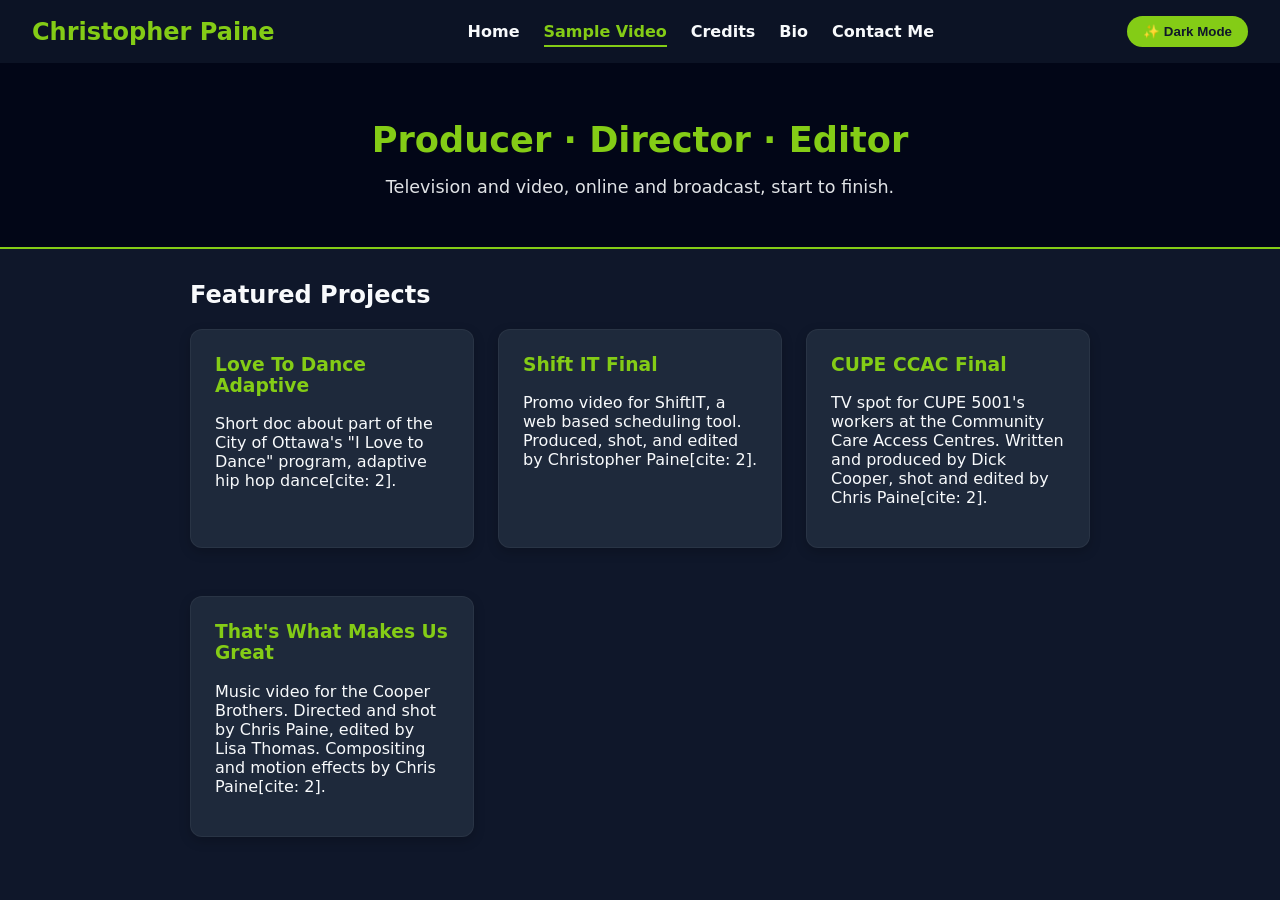
==== sample-video.html @ bc673dd6 "Add modernized multi-page layout and styling" ====
<!DOCTYPE html>
<html lang="en">
<head>
  <meta charset="UTF-8">
  <meta name="viewport" content="width=device-width, initial-scale=1.0">
  <title>Christopher Paine | Sample Video</title>
  <link rel="stylesheet" href="style.css">
</head>
<body>

  <header>
    <nav class="navbar">
      <div class="logo">Christopher Paine</div>
      <ul class="nav-links">
        <li><a href="index.html">Home</a></li>
        <li><a href="sample-video.html">Sample Video</a></li>
        <li><a href="credits.html">Credits</a></li>
        <li><a href="bio.html">Bio</a></li>
        <li><a href="contact.html">Contact Me</a></li>
      </ul>
      <button id="themeToggle">✨ Dark Mode</button>
    </nav>
    <div class="hero">
      <h1>Producer · Director · Editor</h1>
      <p>Television and video, online and broadcast, start to finish.</p>
    </div>
  </header>

  <main class="container">
    <h2>Featured Projects</h2>
    <div class="video-grid">
      <div class="card video-card">
        <h3>Love To Dance Adaptive</h3>
        <p>Short doc about part of the City of Ottawa's "I Love to Dance" program, adaptive hip hop dance[cite: 2].</p>
      </div>
      <div class="card video-card">
        <h3>Shift IT Final</h3>
        <p>Promo video for ShiftIT, a web based scheduling tool. Produced, shot, and edited by Christopher Paine[cite: 2].</p>
      </div>
      <div class="card video-card">
        <h3>CUPE CCAC Final</h3>
        <p>TV spot for CUPE 5001's workers at the Community Care Access Centres. Written and produced by Dick Cooper, shot and edited by Chris Paine[cite: 2].</p>
      </div>
      <div class="card video-card">
        <h3>That's What Makes Us Great</h3>
        <p>Music video for the Cooper Brothers. Directed and shot by Chris Paine, edited by Lisa Thomas. Compositing and motion effects by Chris Paine[cite: 2].</p>
      </div>
    </div>
  </main>

  <script src="script.js"></script>
</body>
</html>
---- style.css ----
:root {
  --bg-color: #0f172a;
  --card-bg: #1e293b;
  --text-color: #f8fafc;
  --accent-color: #84cc16; /* Fresh green accent matching original branding */
  --header-bg: #020617;
}

body.light-mode {
  --bg-color: #f1f5f9;
  --card-bg: #ffffff;
  --text-color: #0f172a;
  --accent-color: #65a30d;
  --header-bg: #e2e8f0;
}

body {
  background-color: var(--bg-color);
  color: var(--text-color);
  font-family: system-ui, -apple-system, BlinkMacSystemFont, "Segoe UI", Roboto, sans-serif;
  margin: 0;
  padding: 0;
  transition: background-color 0.3s, color 0.3s;
}

header {
  background-color: var(--header-bg);
  padding-bottom: 2rem;
  border-bottom: 2px solid var(--accent-color);
}

.navbar {
  display: flex;
  justify-content: space-between;
  align-items: center;
  padding: 1rem 2rem;
  background: rgba(15, 23, 42, 0.8);
  backdrop-filter: blur(8px);
}

.logo {
  font-size: 1.5rem;
  font-weight: bold;
  color: var(--accent-color);
}

.nav-links {
  display: flex;
  gap: 1.5rem;
  list-style: none;
  margin: 0;
  padding: 0;
}

.nav-links a {
  color: var(--text-color);
  text-decoration: none;
  font-weight: 600;
  padding-bottom: 4px;
  transition: color 0.2s, border-bottom 0.2s;
}

.nav-links a:hover {
  color: var(--accent-color);
}

#themeToggle {
  background-color: var(--accent-color);
  color: #0f172a;
  border: none;
  padding: 0.5rem 1rem;
  border-radius: 20px;
  font-weight: bold;
  cursor: pointer;
  transition: transform 0.2s;
}

#themeToggle:hover {
  transform: scale(1.05);
}

.hero {
  text-align: center;
  padding: 2rem 1rem 0 1rem;
}

.hero h1 {
  font-size: 2.2rem;
  color: var(--accent-color);
  margin-bottom: 0.5rem;
}

.hero p {
  font-size: 1.1rem;
  opacity: 0.9;
}

.container {
  max-width: 900px;
  margin: 2rem auto;
  padding: 0 1rem;
}

.card {
  background: var(--card-bg);
  border-radius: 12px;
  padding: 1.5rem;
  margin-bottom: 1.5rem;
  box-shadow: 0 4px 12px rgba(0, 0, 0, 0.2);
  border: 1px solid rgba(255, 255, 255, 0.05);
}

.card h2, .card h3 {
  color: var(--accent-color);
  margin-top: 0;
}

.subtitle {
  font-weight: bold;
  font-style: italic;
  opacity: 0.8;
}

.video-grid {
  display: grid;
  grid-template-columns: repeat(auto-fit, minmax(280px, 1fr));
  gap: 1.5rem;
}

.contact-card a {
  color: var(--accent-color);
  text-decoration: none;
}

.contact-card a:hover {
  text-decoration: underline;
}

ul {
  line-height: 1.6;
}
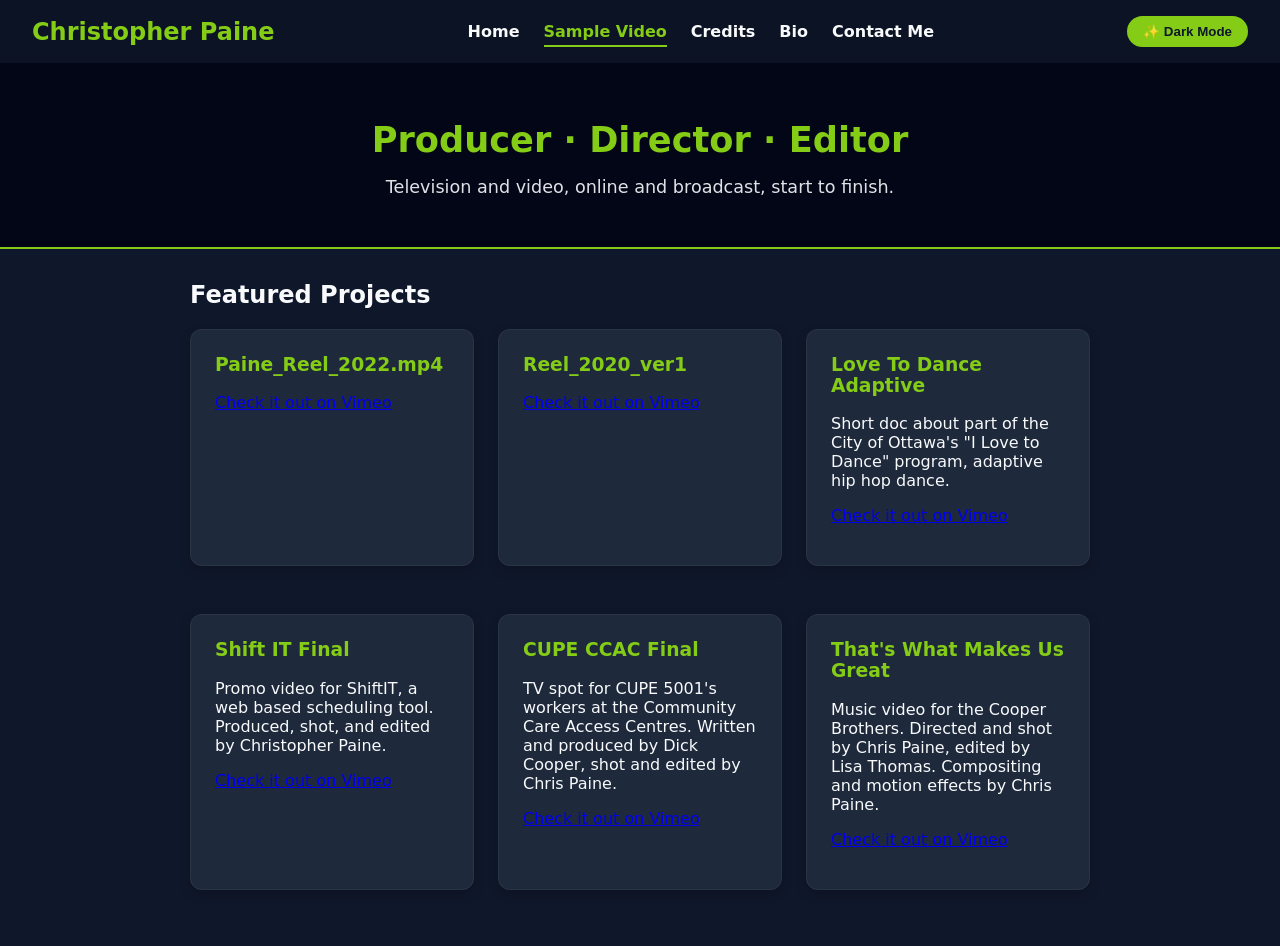
==== commit 9348e6e8: "Fix video links with working Vimeo URLs" ====
--- a/sample-video.html
+++ b/sample-video.html
@@ -29,22 +29,41 @@
   <main class="container">
     <h2>Featured Projects</h2>
     <div class="video-grid">
+
+      <div class="card video-card">
+        <h3>Paine_Reel_2022.mp4</h3>
+        <p><a href="https://vimeo.com/787007011?fl=pl&fe=vl" target="_blank" rel="noopener noreferrer">Check it out on Vimeo</a></p>
+      </div>
+
+      <div class="card video-card">
+        <h3>Reel_2020_ver1</h3>
+        <p><a href="https://vimeo.com/494491329?fl=pl&fe=sh" target="_blank" rel="noopener noreferrer">Check it out on Vimeo</a></p>
+      </div>
+
       <div class="card video-card">
         <h3>Love To Dance Adaptive</h3>
-        <p>Short doc about part of the City of Ottawa's "I Love to Dance" program, adaptive hip hop dance[cite: 2].</p>
+        <p>Short doc about part of the City of Ottawa's "I Love to Dance" program, adaptive hip hop dance.</p>
+        <p><a href="https://vimeo.com/92952257?fl=pl&fe=sh" target="_blank" rel="noopener noreferrer">Check it out on Vimeo</a></p>
       </div>
+
       <div class="card video-card">
         <h3>Shift IT Final</h3>
-        <p>Promo video for ShiftIT, a web based scheduling tool. Produced, shot, and edited by Christopher Paine[cite: 2].</p>
+        <p>Promo video for ShiftIT, a web based scheduling tool. Produced, shot, and edited by Christopher Paine.</p>
+        <p><a href="https://vimeo.com/87681239?fl=pl&fe=sh" target="_blank" rel="noopener noreferrer">Check it out on Vimeo</a></p>
       </div>
+
       <div class="card video-card">
         <h3>CUPE CCAC Final</h3>
-        <p>TV spot for CUPE 5001's workers at the Community Care Access Centres. Written and produced by Dick Cooper, shot and edited by Chris Paine[cite: 2].</p>
+        <p>TV spot for CUPE 5001's workers at the Community Care Access Centres. Written and produced by Dick Cooper, shot and edited by Chris Paine.</p>
+        <p><a href="https://vimeo.com/28034575" target="_blank" rel="noopener noreferrer">Check it out on Vimeo</a></p>
       </div>
+
       <div class="card video-card">
         <h3>That's What Makes Us Great</h3>
-        <p>Music video for the Cooper Brothers. Directed and shot by Chris Paine, edited by Lisa Thomas. Compositing and motion effects by Chris Paine[cite: 2].</p>
+        <p>Music video for the Cooper Brothers. Directed and shot by Chris Paine, edited by Lisa Thomas. Compositing and motion effects by Chris Paine.</p>
+        <p><a href="http://vimeo.com/19406155" target="_blank" rel="noopener noreferrer">Check it out on Vimeo</a></p>
       </div>
+
     </div>
   </main>
 
